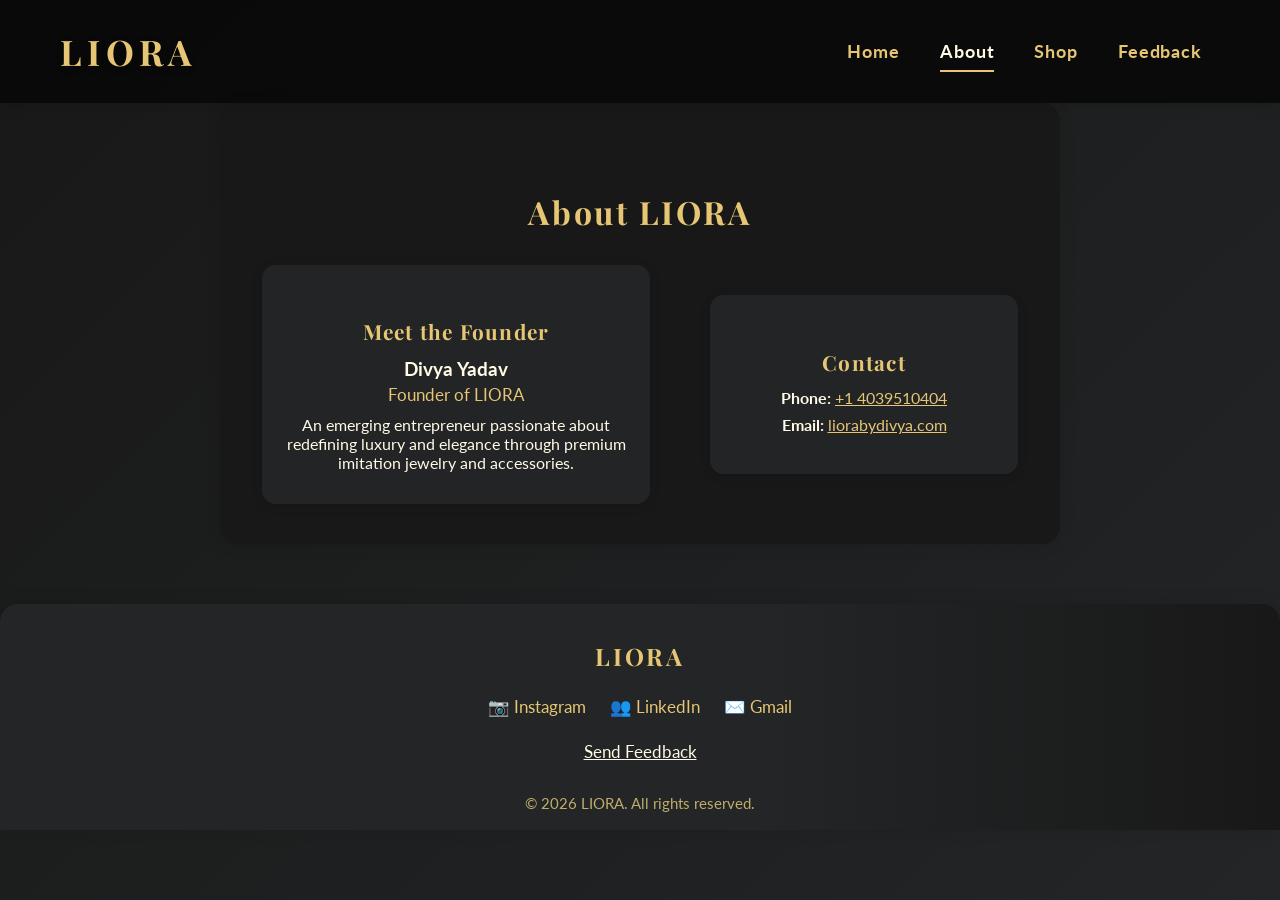
==== about.html @ c3ff60af "Add files via upload" ====
<!DOCTYPE html>
<html lang="en">
<head>
    <meta charset="UTF-8">
    <title>About - LIORA</title>
    <link rel="preconnect" href="https://fonts.googleapis.com">
    <link rel="preconnect" href="https://fonts.gstatic.com" crossorigin>
    <link href="https://fonts.googleapis.com/css2?family=Lato:wght@400;700&family=Playfair+Display:wght@700&display=swap" rel="stylesheet">
    <link rel="stylesheet" href="style.css">
</head>
<body>
    <header class="premium-header">
        <div class="logo">LIORA</div>
        <nav class="premium-nav">
            <a href="home.html">Home</a>
            <a href="about.html" class="active">About</a>
            <a href="shop.html">Shop</a>
            <a href="feedback.html">Feedback</a>
        </nav>
    </header>
    <section class="about-section">
        <h2>About LIORA</h2>
        <div class="about-content">
            <div class="about-founder">
                <h3>Meet the Founder</h3>
                <div class="founder-name">Divya Yadav</div>
                <div class="founder-title">Founder of LIORA</div>
                <div class="founder-desc">An emerging entrepreneur passionate about redefining luxury and elegance through premium imitation jewelry and accessories.</div>
            </div>
            <div class="about-contact">
                <h3>Contact</h3>
                <div class="contact-item"><strong>Phone:</strong> <a href="tel:+14039510404">+1 4039510404</a></div>
                <div class="contact-item"><strong>Email:</strong> <a href="mailto:liorabydivya.com">liorabydivya.com</a></div>
            </div>
        </div>
    </section>
    <footer class="premium-footer">
        <div class="footer-content">
            <div class="footer-brand">LIORA</div>
            <div class="footer-socials">
                <a href="https://instagram.com/" target="_blank" aria-label="Instagram" class="footer-icon">&#x1F4F7; Instagram</a>
                <a href="https://linkedin.com/" target="_blank" aria-label="LinkedIn" class="footer-icon">&#x1F465; LinkedIn</a>
                <a href="mailto:liora.brand@gmail.com" aria-label="Gmail" class="footer-icon">&#x2709;&#xFE0F; Gmail</a>
            </div>
            <div class="footer-feedback">
                <a href="mailto:liora.brand@gmail.com?subject=Feedback%20for%20LIORA" class="feedback-link">Send Feedback</a>
            </div>
            <div class="footer-copy">&copy; 2026 LIORA. All rights reserved.</div>
        </div>
    </footer>
</body>
</html>
---- style.css ----
/* About Section */
.about-section {
    background: rgba(24,24,24,0.96);
    padding: 60px 20px 40px 20px;
    text-align: center;
    margin: 0 auto 40px auto;
    max-width: 800px;
    border-radius: 18px;
    box-shadow: 0 2px 16px 0 rgba(0,0,0,0.10);
}
.about-section h2 {
    font-family: 'Playfair Display', serif;
    font-size: 2rem;
    color: #e6c674;
    margin-bottom: 32px;
    letter-spacing: 0.08em;
}
.about-content {
    display: flex;
    flex-direction: column;
    gap: 36px;
    align-items: center;
}
@media (min-width: 700px) {
    .about-content {
        flex-direction: row;
        justify-content: center;
        gap: 60px;
    }
}
.about-founder, .about-contact {
    background: rgba(35,37,38,0.98);
    border-radius: 14px;
    box-shadow: 0 2px 12px 0 rgba(0,0,0,0.10);
    padding: 32px 24px;
    min-width: 260px;
    max-width: 340px;
}
.about-founder h3, .about-contact h3 {
    font-family: 'Playfair Display', serif;
    font-size: 1.3rem;
    color: #e6c674;
    margin-bottom: 12px;
    letter-spacing: 0.06em;
}
.founder-name {
    font-size: 1.2rem;
    font-weight: 700;
    color: #fffbe6;
    margin-bottom: 4px;
}
.founder-title {
    font-size: 1.05rem;
    color: #e6c674;
    margin-bottom: 10px;
}
.founder-desc {
    color: #fffbe6;
    font-size: 1rem;
    margin-bottom: 0;
}
.about-contact .contact-item {
    color: #fffbe6;
    font-size: 1rem;
    margin-bottom: 8px;
}
.about-contact a {
    color: #e6c674;
    text-decoration: underline;
    transition: color 0.2s;
}
.about-contact a:hover {
    color: #fffbe6;
}
/* Feedback Section */
.feedback-section {
    background: rgba(24,24,24,0.96);
    padding: 60px 20px 40px 20px;
    text-align: center;
    margin: 0 auto 40px auto;
    max-width: 700px;
    border-radius: 18px;
    box-shadow: 0 2px 16px 0 rgba(0,0,0,0.10);
}
.feedback-section h2 {
    font-family: 'Playfair Display', serif;
    font-size: 2rem;
    color: #e6c674;
    margin-bottom: 24px;
    letter-spacing: 0.08em;
}
.feedback-form {
    display: flex;
    flex-direction: column;
    gap: 22px;
    align-items: flex-start;
    margin: 0 auto;
    max-width: 480px;
    background: rgba(35,37,38,0.92);
    padding: 32px 24px;
    border-radius: 14px;
    box-shadow: 0 2px 12px 0 rgba(0,0,0,0.08);
}
.mcq label {
    font-weight: 700;
    color: #fffbe6;
    margin-bottom: 6px;
    display: block;
}
.mcq input[type="radio"] {
    margin-right: 8px;
}
.feedback-form .cta-btn {
    align-self: center;
}

/* Shop Section */
.shop-section {
    background: rgba(24,24,24,0.96);
    padding: 60px 20px 40px 20px;
    text-align: center;
    margin: 0 auto 40px auto;
    max-width: 1200px;
    border-radius: 18px;
    box-shadow: 0 2px 16px 0 rgba(0,0,0,0.10);
}
.shop-section h2 {
    font-family: 'Playfair Display', serif;
    font-size: 2rem;
    color: #e6c674;
    margin-bottom: 32px;
    letter-spacing: 0.08em;
}
.shop-grid {
    display: grid;
    grid-template-columns: repeat(auto-fit, minmax(220px, 1fr));
    gap: 32px;
    justify-items: center;
}
.shop-card {
    background: rgba(35,37,38,0.98);
    border-radius: 14px;
    box-shadow: 0 2px 12px 0 rgba(0,0,0,0.10);
    padding: 18px 12px 22px 12px;
    text-align: center;
    transition: transform 0.18s, box-shadow 0.18s;
    max-width: 240px;
    width: 100%;
}
.shop-card:hover {
    transform: translateY(-6px) scale(1.03);
    box-shadow: 0 8px 32px 0 rgba(230,198,116,0.18);
}
.shop-card img {
    width: 100%;
    height: 160px;
    object-fit: cover;
    border-radius: 10px;
    margin-bottom: 14px;
    box-shadow: 0 2px 8px 0 rgba(0,0,0,0.10);
}
.shop-title {
    font-family: 'Playfair Display', serif;
    font-size: 1.1rem;
    color: #fffbe6;
    margin-bottom: 6px;
    font-weight: 700;
}
.shop-price {
    color: #e6c674;
    font-size: 1.05rem;
    font-weight: 700;
}
/* Intro Section */
.intro-section {
    background: rgba(24,24,24,0.96);
    padding: 60px 20px 40px 20px;
    text-align: center;
    margin: 0 auto 40px auto;
    max-width: 800px;
    border-radius: 18px;
    box-shadow: 0 2px 16px 0 rgba(0,0,0,0.10);
}
.intro-content h3 {
    font-family: 'Playfair Display', serif;
    font-size: 2rem;
    color: #e6c674;
    margin-bottom: 18px;
    letter-spacing: 0.08em;
}
.intro-content p {
    font-size: 1.15rem;
    color: #fffbe6;
    margin-bottom: 24px;
    letter-spacing: 0.03em;
}
.intro-list {
    list-style: none;
    padding: 0;
    margin: 0 auto;
    color: #e6c674;
    font-size: 1.05rem;
}
.intro-list li {
    margin-bottom: 10px;
    padding-left: 0;
}

/* Premium Footer */
.premium-footer {
    background: linear-gradient(90deg, #232526 60%, #181818 100%);
    color: #e6c674;
    padding: 36px 20px 18px 20px;
    text-align: center;
    border-top-left-radius: 18px;
    border-top-right-radius: 18px;
    box-shadow: 0 -2px 16px 0 rgba(0,0,0,0.10);
    margin-top: 60px;
}
.footer-content {
    max-width: 900px;
    margin: 0 auto;
    display: flex;
    flex-direction: column;
    align-items: center;
    gap: 18px;
}
.footer-brand {
    font-family: 'Playfair Display', serif;
    font-size: 1.5rem;
    font-weight: 700;
    letter-spacing: 0.12em;
    margin-bottom: 6px;
}
.footer-socials {
    display: flex;
    gap: 24px;
    margin-bottom: 6px;
}
.footer-icon {
    color: #e6c674;
    text-decoration: none;
    font-size: 1.08rem;
    transition: color 0.2s;
}
.footer-icon:hover {
    color: #fffbe6;
}
.footer-feedback {
    margin-bottom: 6px;
}
.feedback-link {
    color: #fffbe6;
    text-decoration: underline;
    font-size: 1.05rem;
    transition: color 0.2s;
}
.feedback-link:hover {
    color: #e6c674;
}
.footer-copy {
    font-size: 0.95rem;
    color: #bfae6b;
    margin-top: 8px;
}
body {
    margin: 0;
    font-family: 'Lato', 'Georgia', serif;
    background: linear-gradient(135deg, #181818 0%, #232526 100%);
    color: #e6c674;
    min-height: 100vh;
}

/* Premium Splash Screen */
.premium-splash {
    display: flex;
    flex-direction: column;
    justify-content: center;
    align-items: center;
    height: 100vh;
    background: linear-gradient(135deg, #181818 0%, #232526 100%);
    position: relative;
    overflow: hidden;
}
.splash-logo-wrapper {
    display: flex;
    flex-direction: column;
    align-items: center;
    gap: 18px;
}
.splash-logo {
    width: 300px;
    max-width: 80vw;
    filter: drop-shadow(0 8px 32px rgba(230,198,116,0.18));
}
.large-logo {
    width: 340px;
    max-width: 90vw;
}
.splashFadeIn {
    animation: splashFadeIn 1.6s cubic-bezier(0.4,0,0.2,1);
}
.splash-brand {
    font-family: 'Playfair Display', serif;
    font-size: 2.6rem;
    color: #e6c674;
    font-weight: 700;
    letter-spacing: 0.18em;
    text-shadow: 0 2px 16px rgba(0,0,0,0.18);
    margin-top: 10px;
    animation: splashBrandFadeIn 2.2s 0.5s cubic-bezier(0.4,0,0.2,1) both;
}
.splash-tagline {
    font-family: 'Lato', sans-serif;
    font-size: 1.3rem;
    color: #fffbe6;
    margin-top: 32px;
    letter-spacing: 0.08em;
    opacity: 0.85;
    animation: splashTaglineFadeIn 2.2s 1.1s cubic-bezier(0.4,0,0.2,1) both;
}
@keyframes splashFadeIn {
    from { opacity: 0; transform: scale(0.92); }
    to { opacity: 1; transform: scale(1); }
}
@keyframes splashBrandFadeIn {
    from { opacity: 0; transform: translateY(24px); }
    to { opacity: 1; transform: translateY(0); }
}
@keyframes splashTaglineFadeIn {
    from { opacity: 0; transform: translateY(24px); }
    to { opacity: 0.85; transform: translateY(0); }
}

/* Premium Navbar */
.premium-header {
    display: flex;
    justify-content: space-between;
    align-items: center;
    padding: 28px 60px 28px 60px;
    background: rgba(10, 10, 10, 0.98);
    box-shadow: 0 2px 16px 0 rgba(0,0,0,0.12);
    position: sticky;
    top: 0;
    z-index: 10;
}
.logo {
    font-family: 'Playfair Display', serif;
    font-size: 2.2rem;
    letter-spacing: 0.15em;
    color: #e6c674;
    font-weight: 700;
    text-shadow: 0 2px 8px rgba(0,0,0,0.18);
}
.premium-nav a {
    color: #e6c674;
    margin: 0 18px;
    text-decoration: none;
    font-size: 1.1rem;
    font-weight: 700;
    letter-spacing: 0.05em;
    padding: 8px 0;
    border-bottom: 2px solid transparent;
    transition: border 0.2s, color 0.2s;
}
.premium-nav a:hover, .premium-nav a.active {
    color: #fffbe6;
    border-bottom: 2px solid #e6c674;
}


/* Premium Hero Section */
.hero-premium {
    min-height: 70vh;
    display: flex;
    align-items: center;
    justify-content: center;
    background: linear-gradient(120deg, #232526 60%, #181818 100%);
    position: relative;
    overflow: hidden;
}
.hero-premium::before {
    content: '';
    position: absolute;
    top: 0; left: 0; right: 0; bottom: 0;
    background: url('https://images.unsplash.com/photo-1519125323398-675f0ddb6308?auto=format&fit=crop&w=1200&q=80') center/cover no-repeat;
    opacity: 0.13;
    z-index: 0;
}
.hero-content {
    position: relative;
    z-index: 1;
    text-align: center;
    padding: 60px 30px;
}
.hero-content h2 {
    font-family: 'Playfair Display', serif;
    font-size: 3.2rem;
    color: #fffbe6;
    margin-bottom: 18px;
    letter-spacing: 0.08em;
    text-shadow: 0 4px 24px rgba(0,0,0,0.18);
}
.hero-content p {
    font-size: 1.4rem;
    color: #e6c674;
    margin-bottom: 36px;
    letter-spacing: 0.03em;
}
.brand-highlight {
    color: #fffbe6;
    font-weight: bold;
    letter-spacing: 0.08em;
}
.cta-btn {
    display: inline-block;
    background: linear-gradient(90deg, #e6c674 60%, #fffbe6 100%);
    color: #181818;
    font-family: 'Lato', sans-serif;
    font-size: 1.15rem;
    font-weight: 700;
    padding: 14px 38px;
    border-radius: 32px;
    box-shadow: 0 4px 24px 0 rgba(230,198,116,0.18);
    text-decoration: none;
    letter-spacing: 0.08em;
    transition: background 0.2s, color 0.2s, box-shadow 0.2s;
}
.cta-btn:hover {
    background: linear-gradient(90deg, #fffbe6 60%, #e6c674 100%);
    color: #181818;
    box-shadow: 0 8px 32px 0 rgba(230,198,116,0.28);
}

.content {
    padding: 50px 20px;
    text-align: center;
    max-width: 700px;
    margin: 0 auto;
    background: rgba(24,24,24,0.92);
    border-radius: 18px;
    box-shadow: 0 2px 16px 0 rgba(0,0,0,0.10);
}

/* Animation */
@keyframes fadeIn {
    from {
        opacity: 0;
    }

    to {
        opacity: 1;
    }
}
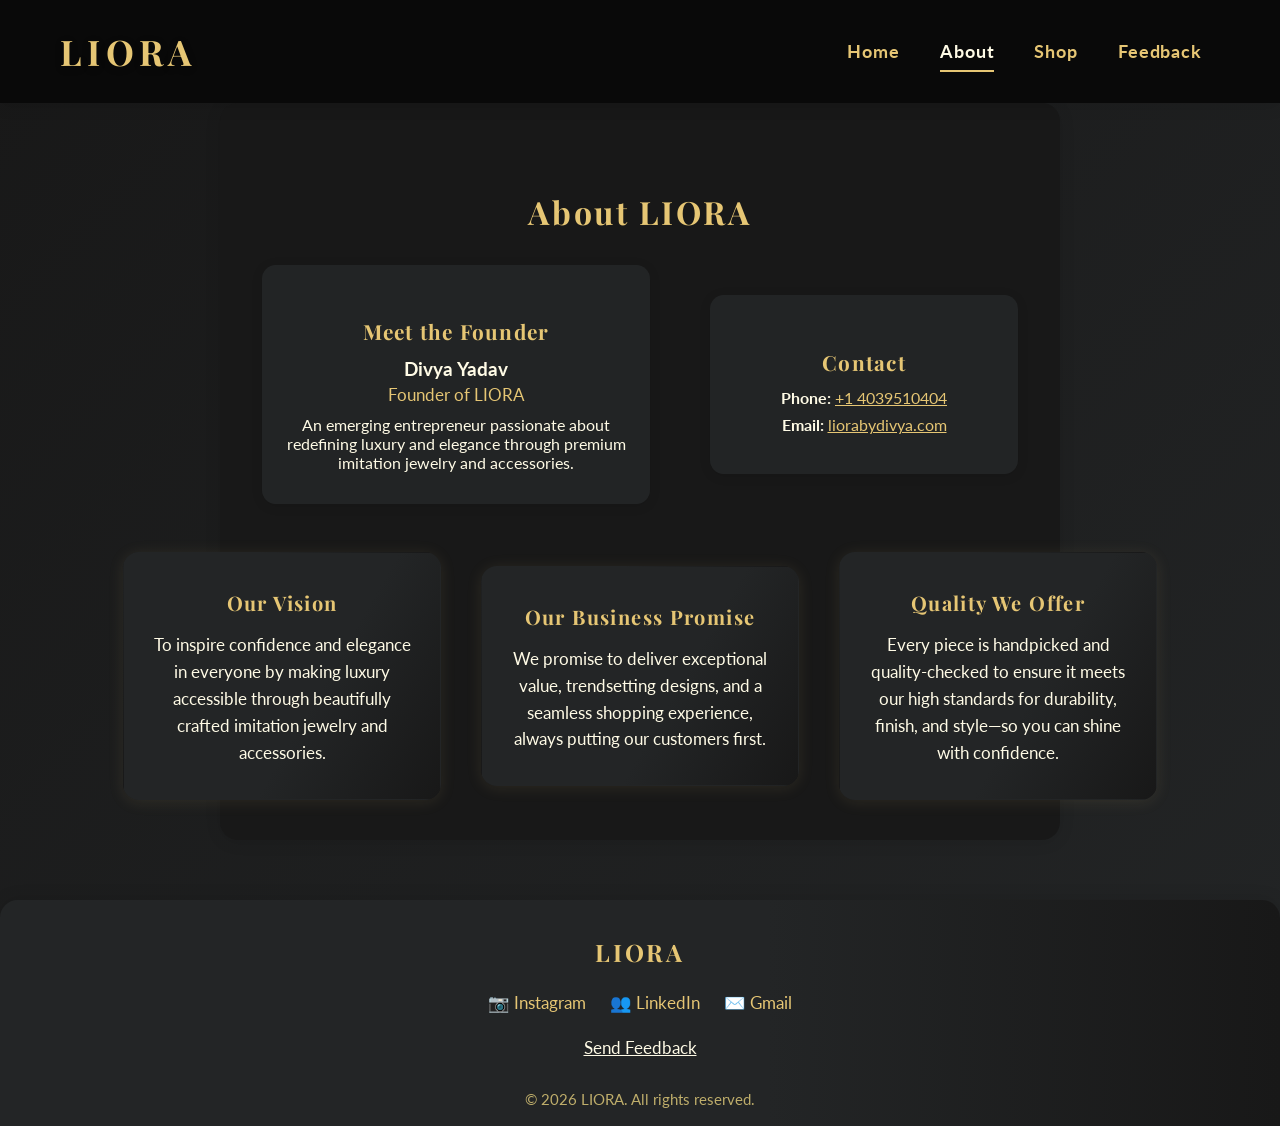
==== commit bf25a1b6: "Add files via upload" ====
--- a/about.html
+++ b/about.html
@@ -2,6 +2,7 @@
 <html lang="en">
 <head>
     <meta charset="UTF-8">
+    <meta name="viewport" content="width=device-width, initial-scale=1.0">
     <title>About - LIORA</title>
     <link rel="preconnect" href="https://fonts.googleapis.com">
     <link rel="preconnect" href="https://fonts.gstatic.com" crossorigin>
@@ -33,6 +34,20 @@
                 <div class="contact-item"><strong>Email:</strong> <a href="mailto:liorabydivya.com">liorabydivya.com</a></div>
             </div>
         </div>
+        <div class="about-cards">
+            <div class="about-card">
+                <div class="about-card-title">Our Vision</div>
+                <div class="about-card-body">To inspire confidence and elegance in everyone by making luxury accessible through beautifully crafted imitation jewelry and accessories.</div>
+            </div>
+            <div class="about-card">
+                <div class="about-card-title">Our Business Promise</div>
+                <div class="about-card-body">We promise to deliver exceptional value, trendsetting designs, and a seamless shopping experience, always putting our customers first.</div>
+            </div>
+            <div class="about-card">
+                <div class="about-card-title">Quality We Offer</div>
+                <div class="about-card-body">Every piece is handpicked and quality-checked to ensure it meets our high standards for durability, finish, and style—so you can shine with confidence.</div>
+            </div>
+        </div>
     </section>
     <footer class="premium-footer">
         <div class="footer-content">
--- a/style.css
+++ b/style.css
@@ -1,3 +1,197 @@
+/* Shop Blur Overlay */
+.shop-blur-wrapper {
+        position: relative;
+}
+.shop-blur-overlay {
+        position: absolute;
+        top: 0;
+        left: 0;
+        width: 100%;
+        height: 100%;
+        background: rgba(24, 24, 24, 0.85);
+        backdrop-filter: blur(8px);
+        z-index: 10;
+        display: flex;
+        align-items: center;
+        justify-content: center;
+        border-radius: 18px;
+}
+.shop-blur-text {
+        color: #fffbe6;
+        font-family: 'Playfair Display', serif;
+        font-size: 2.5rem;
+        font-weight: 700;
+        letter-spacing: 0.12em;
+        text-shadow: 0 4px 24px rgba(0,0,0,0.18);
+        padding: 32px 48px;
+        border-radius: 24px;
+        background: rgba(230,198,116,0.10);
+        box-shadow: 0 8px 32px 0 rgba(230,198,116,0.18);
+}
+@media (max-width: 700px) {
+    .shop-blur-text {
+        font-size: 1.3rem;
+        padding: 16px 18px;
+    }
+}
+/* Responsive Mobile Styles */
+@media (max-width: 700px) {
+    .premium-header {
+        flex-direction: column;
+        align-items: flex-start;
+        padding: 14px 8px 14px 8px;
+    }
+    .logo {
+        font-size: 1.3rem;
+        margin-bottom: 6px;
+    }
+    .premium-nav {
+        width: 100%;
+        display: flex;
+        flex-wrap: wrap;
+        gap: 0;
+    }
+    .premium-nav a {
+        font-size: 0.98rem;
+        margin: 0 6px 0 0;
+        padding: 8px 0;
+        min-width: 36px;
+    }
+    .hero-premium {
+        min-height: 48vh;
+        padding: 0;
+    }
+    .hero-content {
+        padding: 36px 4vw;
+    }
+    .hero-content h2 {
+        font-size: 1.3rem;
+    }
+    .hero-content p {
+        font-size: 0.98rem;
+    }
+    .cta-btn {
+        font-size: 0.98rem;
+        padding: 10px 18px;
+    }
+    .about-section, .feedback-section, .intro-section, .shop-section {
+        padding: 24px 4px 18px 4px;
+        margin: 0 auto 18px auto;
+        max-width: 98vw;
+    }
+    .about-content, .about-cards {
+        flex-direction: column !important;
+        gap: 16px !important;
+        align-items: center;
+    }
+    .about-founder, .about-contact, .about-card, .shop-card, .content, .feedback-form {
+        min-width: 0;
+        max-width: 98vw;
+        padding: 12px 6px;
+        font-size: 0.98rem;
+    }
+    .about-card-title {
+        font-size: 1.05rem;
+    }
+    .about-card-body {
+        font-size: 0.95rem;
+    }
+    .shop-grid {
+        grid-template-columns: repeat(2, 1fr);
+        gap: 10px;
+    }
+    .shop-card {
+        max-width: 98vw;
+        padding: 8px 2px 10px 2px;
+    }
+    .shop-card img {
+        height: 70px;
+    }
+    .shop-title {
+        font-size: 0.92rem;
+    }
+    .shop-price {
+        font-size: 0.9rem;
+    }
+    .footer-content {
+        gap: 8px;
+    }
+    .footer-brand {
+        font-size: 1rem;
+    }
+    .footer-socials {
+        gap: 8px;
+    }
+    .footer-icon {
+        font-size: 0.92rem;
+    }
+    .footer-copy {
+        font-size: 0.85rem;
+    }
+    .splash-logo {
+        width: 160px;
+        max-width: 90vw;
+    }
+    .large-logo {
+        width: 180px;
+        max-width: 98vw;
+    }
+    .splash-brand {
+        font-size: 1.3rem;
+    }
+    .splash-tagline {
+        font-size: 0.98rem;
+        margin-top: 18px;
+    }
+}
+/* About Cards Section */
+.about-cards {
+    display: flex;
+    flex-direction: column;
+    gap: 28px;
+    margin: 48px auto 0 auto;
+    align-items: center;
+    max-width: 900px;
+}
+@media (min-width: 900px) {
+    .about-cards {
+        flex-direction: row;
+        justify-content: center;
+        gap: 40px;
+    }
+}
+.about-card {
+    background: linear-gradient(120deg, #232526 60%, #181818 100%);
+    border-radius: 16px;
+    box-shadow: 0 2px 16px 0 rgba(230,198,116,0.10);
+    padding: 36px 28px 32px 28px;
+    min-width: 260px;
+    max-width: 320px;
+    color: #fffbe6;
+    text-align: center;
+    transition: transform 0.22s cubic-bezier(.4,0,.2,1), box-shadow 0.22s, background 0.22s;
+    cursor: pointer;
+    border: 1.5px solid transparent;
+}
+.about-card:hover {
+    transform: translateY(-10px) scale(1.04) rotate(-1deg);
+    box-shadow: 0 8px 32px 0 rgba(230,198,116,0.22);
+    background: linear-gradient(120deg, #181818 40%, #232526 100%);
+    border: 1.5px solid #e6c674;
+}
+.about-card-title {
+    font-family: 'Playfair Display', serif;
+    font-size: 1.25rem;
+    color: #e6c674;
+    margin-bottom: 16px;
+    font-weight: 700;
+    letter-spacing: 0.07em;
+}
+.about-card-body {
+    font-size: 1.05rem;
+    color: #fffbe6;
+    line-height: 1.6;
+}
 /* About Section */
 .about-section {
     background: rgba(24,24,24,0.96);
@@ -289,13 +483,23 @@
     gap: 18px;
 }
 .splash-logo {
-    width: 300px;
-    max-width: 80vw;
-    filter: drop-shadow(0 8px 32px rgba(230,198,116,0.18));
+        width: 220px;
+        max-width: 60vw;
+        filter: drop-shadow(0 8px 32px rgba(230,198,116,0.18));
 }
 .large-logo {
-    width: 340px;
-    max-width: 90vw;
+        width: 260px;
+        max-width: 70vw;
+}
+@media (max-width: 700px) {
+    .splash-logo {
+        width: 120px;
+        max-width: 80vw;
+    }
+    .large-logo {
+        width: 140px;
+        max-width: 90vw;
+    }
 }
 .splashFadeIn {
     animation: splashFadeIn 1.6s cubic-bezier(0.4,0,0.2,1);
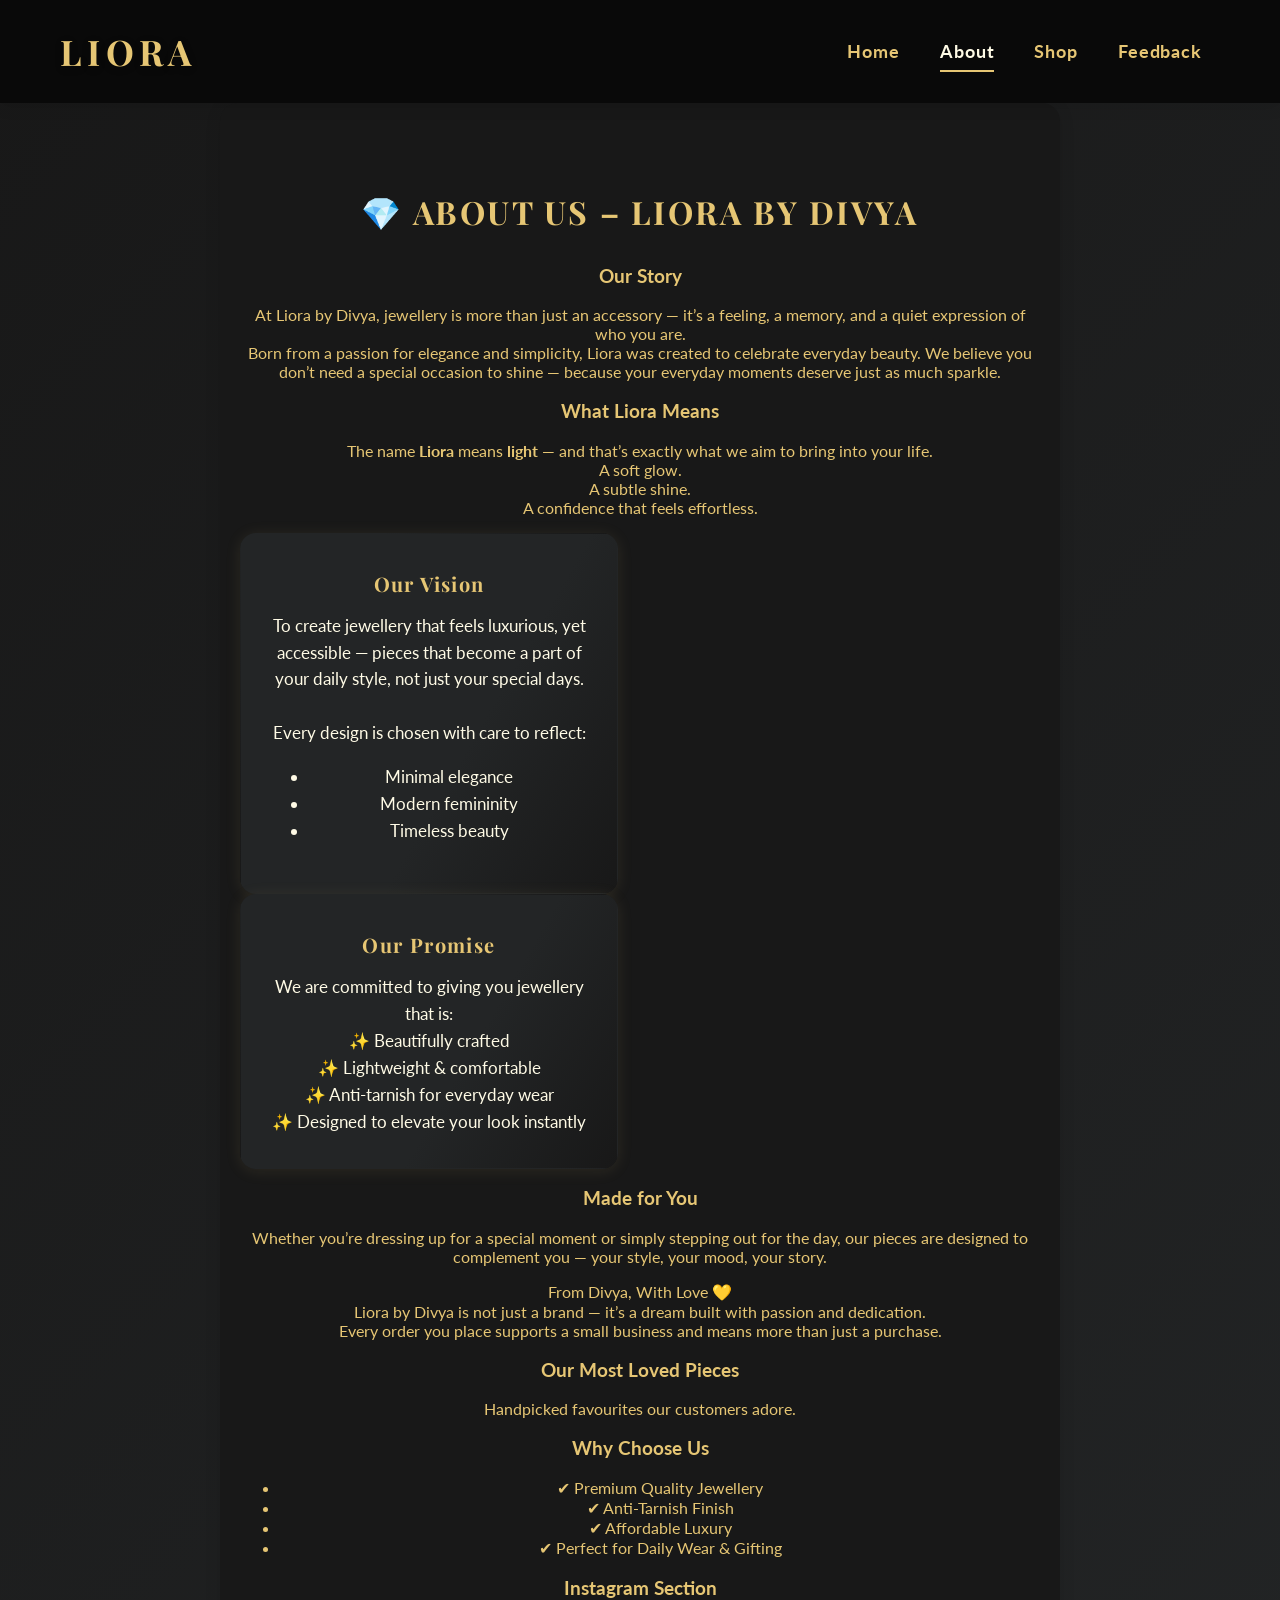
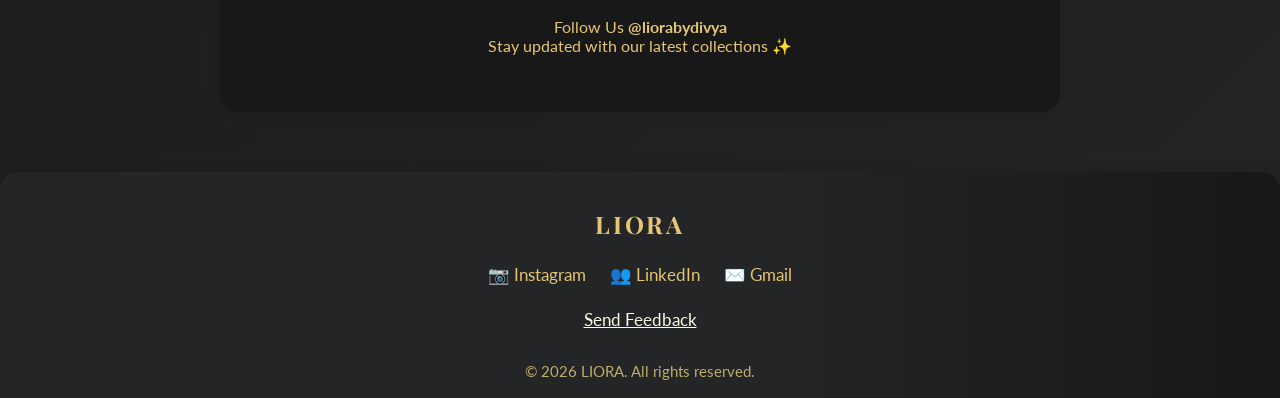
==== commit 4daaf3d2: "Add files via upload" ====
--- a/about.html
+++ b/about.html
@@ -19,34 +19,63 @@
             <a href="feedback.html">Feedback</a>
         </nav>
     </header>
-    <section class="about-section">
-        <h2>About LIORA</h2>
-        <div class="about-content">
-            <div class="about-founder">
-                <h3>Meet the Founder</h3>
-                <div class="founder-name">Divya Yadav</div>
-                <div class="founder-title">Founder of LIORA</div>
-                <div class="founder-desc">An emerging entrepreneur passionate about redefining luxury and elegance through premium imitation jewelry and accessories.</div>
+    <section class="about-section creative-about">
+        <h2 class="about-title">💎 ABOUT US – LIORA BY DIVYA</h2>
+        <div class="about-story">
+            <h3>Our Story</h3>
+            <p>At Liora by Divya, jewellery is more than just an accessory — it’s a feeling, a memory, and a quiet expression of who you are.<br>
+            Born from a passion for elegance and simplicity, Liora was created to celebrate everyday beauty. We believe you don’t need a special occasion to shine — because your everyday moments deserve just as much sparkle.</p>
+        </div>
+        <div class="about-meaning">
+            <h3>What Liora Means</h3>
+            <p>The name <b>Liora</b> means <b>light</b> — and that’s exactly what we aim to bring into your life.<br>
+            <span class="about-light">A soft glow.<br>A subtle shine.<br>A confidence that feels effortless.</span></p>
+        </div>
+        <div class="about-vision-promise">
+            <div class="about-card creative-card">
+                <div class="about-card-title">Our Vision</div>
+                <div class="about-card-body">To create jewellery that feels luxurious, yet accessible — pieces that become a part of your daily style, not just your special days.<br><br>
+                Every design is chosen with care to reflect:<br>
+                <ul class="about-list">
+                    <li>Minimal elegance</li>
+                    <li>Modern femininity</li>
+                    <li>Timeless beauty</li>
+                </ul>
+                </div>
             </div>
-            <div class="about-contact">
-                <h3>Contact</h3>
-                <div class="contact-item"><strong>Phone:</strong> <a href="tel:+14039510404">+1 4039510404</a></div>
-                <div class="contact-item"><strong>Email:</strong> <a href="mailto:liorabydivya.com">liorabydivya.com</a></div>
+            <div class="about-card creative-card">
+                <div class="about-card-title">Our Promise</div>
+                <div class="about-card-body">We are committed to giving you jewellery that is:<br>
+                    <span class="about-promise-list">
+                        ✨ Beautifully crafted<br>
+                        ✨ Lightweight & comfortable<br>
+                        ✨ Anti-tarnish for everyday wear<br>
+                        ✨ Designed to elevate your look instantly
+                    </span>
+                </div>
             </div>
         </div>
-        <div class="about-cards">
-            <div class="about-card">
-                <div class="about-card-title">Our Vision</div>
-                <div class="about-card-body">To inspire confidence and elegance in everyone by making luxury accessible through beautifully crafted imitation jewelry and accessories.</div>
-            </div>
-            <div class="about-card">
-                <div class="about-card-title">Our Business Promise</div>
-                <div class="about-card-body">We promise to deliver exceptional value, trendsetting designs, and a seamless shopping experience, always putting our customers first.</div>
-            </div>
-            <div class="about-card">
-                <div class="about-card-title">Quality We Offer</div>
-                <div class="about-card-body">Every piece is handpicked and quality-checked to ensure it meets our high standards for durability, finish, and style—so you can shine with confidence.</div>
-            </div>
+        <div class="about-made-for-you">
+            <h3>Made for You</h3>
+            <p>Whether you’re dressing up for a special moment or simply stepping out for the day, our pieces are designed to complement you — your style, your mood, your story.</p>
+            <div class="about-from-divya">From Divya, With Love 💛<br><span class="about-small">Liora by Divya is not just a brand — it’s a dream built with passion and dedication.<br>Every order you place supports a small business and means more than just a purchase.</span></div>
+        </div>
+        <div class="about-loved-pieces">
+            <h3>Our Most Loved Pieces</h3>
+            <p>Handpicked favourites our customers adore.</p>
+        </div>
+        <div class="about-why-choose">
+            <h3>Why Choose Us</h3>
+            <ul class="about-list about-list-check">
+                <li>✔ Premium Quality Jewellery</li>
+                <li>✔ Anti-Tarnish Finish</li>
+                <li>✔ Affordable Luxury</li>
+                <li>✔ Perfect for Daily Wear & Gifting</li>
+            </ul>
+        </div>
+        <div class="about-instagram">
+            <h3>Instagram Section</h3>
+            <p>Follow Us <b>@liorabydivya</b><br>Stay updated with our latest collections ✨</p>
         </div>
     </section>
     <footer class="premium-footer">
